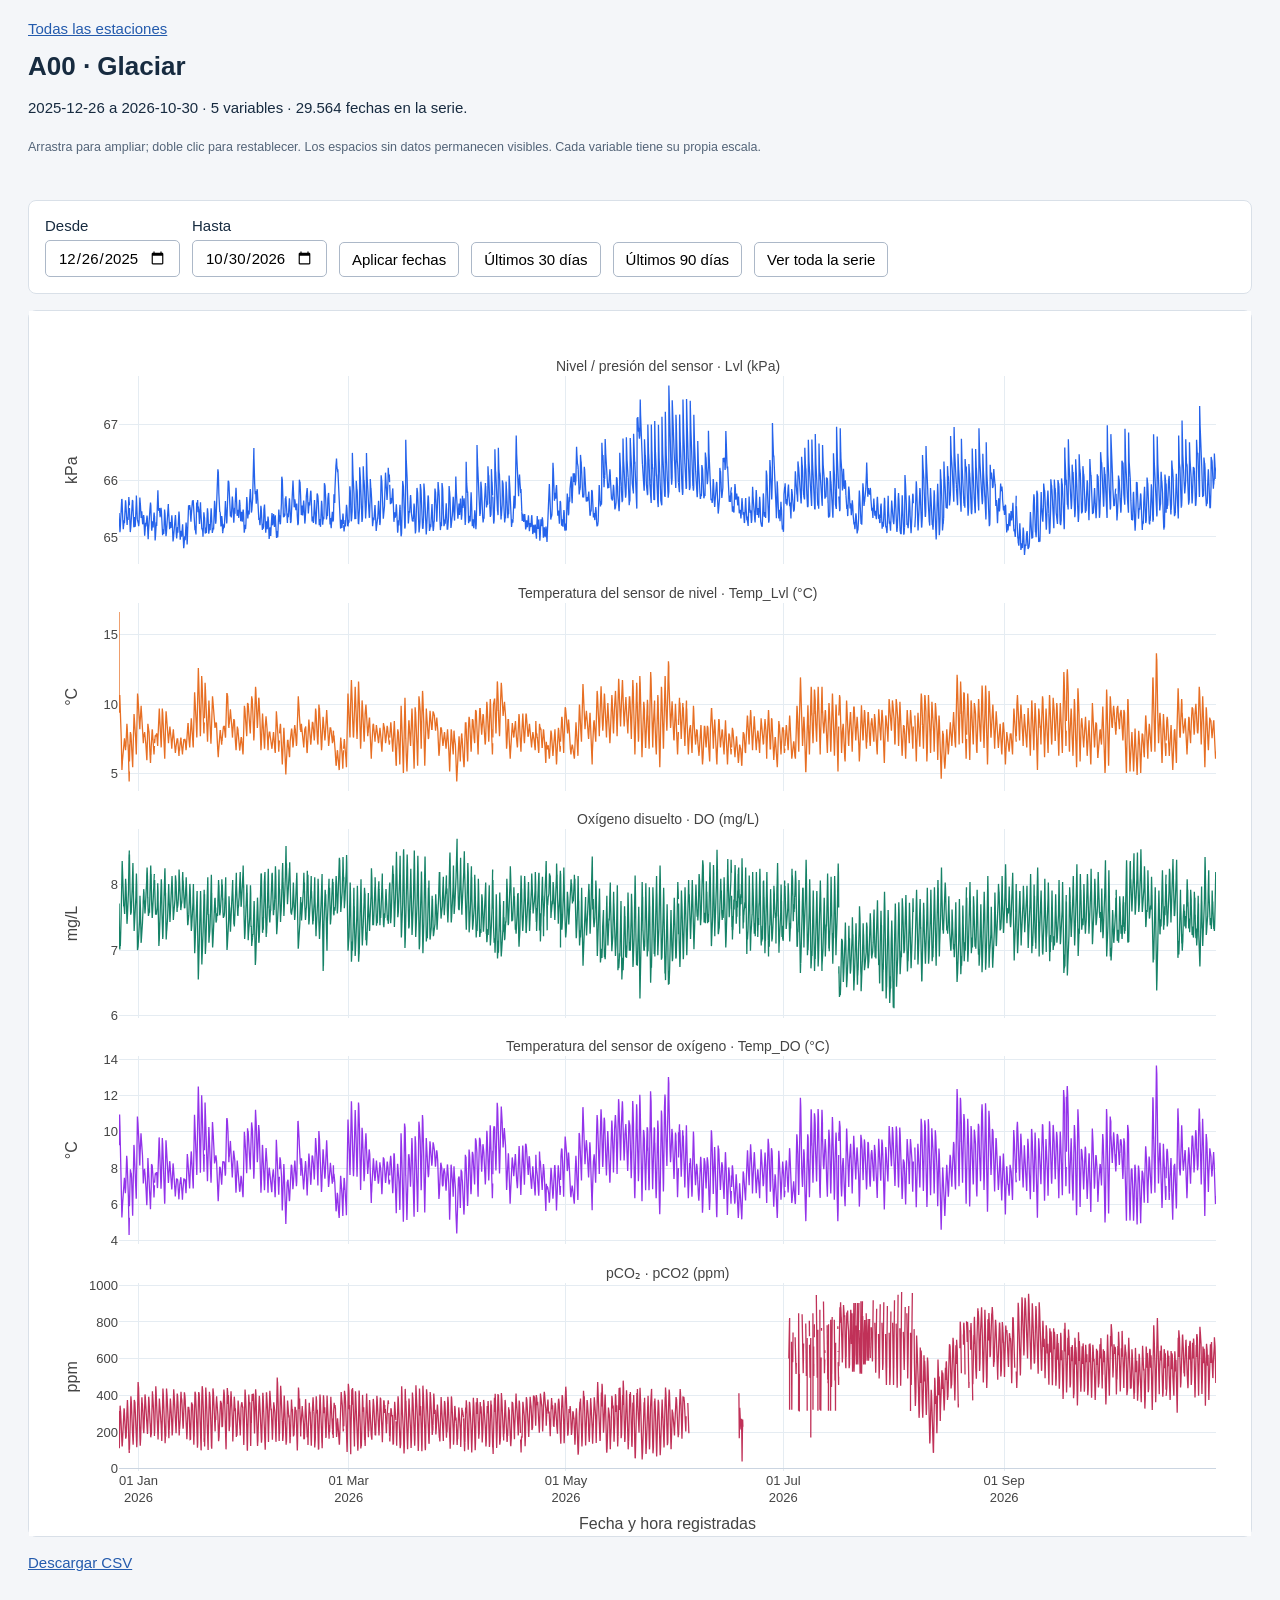
==== A00.html @ a8f53382 "Publicar series históricas FRES con visualización Plotly desde CSV" ====
<!doctype html><html lang="es"><head><meta charset="utf-8"><meta name="viewport" content="width=device-width,initial-scale=1"><title>A00 · Serie Histórica FRES</title><link rel="stylesheet" href="assets/styles.css"><script defer src="assets/plotly.min.js"></script><script type="module" src="assets/viewer.js"></script></head><body data-station="A00"><header><a href="index.html">Todas las estaciones</a><h1>A00 · Glaciar</h1><p id="status" role="status" aria-live="polite">Cargando los datos de la estación…</p><button id="retry" hidden>Reintentar</button><p><small>Arrastra para ampliar; doble clic para restablecer. Los espacios sin datos permanecen visibles. Cada variable tiene su propia escala.</small></p></header><main><div class="toolbar" hidden><label>Desde<input type="date" id="start"></label><label>Hasta<input type="date" id="end"></label><button id="apply">Aplicar fechas</button><button data-days="30">Últimos 30 días</button><button data-days="90">Últimos 90 días</button><button id="reset">Ver toda la serie</button></div><div class="plot" id="series" aria-label="Series de variables de A00"></div><p><a href="merged/A00_merged.csv" download>Descargar CSV</a></p></main><noscript>Activa JavaScript para visualizar las series.</noscript></body></html>
---- assets/styles.css ----
body{margin:0;color:#172b40;background:#f4f6f9;font:15px Arial,sans-serif}header,main{max-width:1500px;margin:auto;padding:20px 28px}header{padding-bottom:8px}a{color:#245bad}h1{font-size:26px;margin:14px 0 8px}p{line-height:1.5}.toolbar{display:flex;flex-wrap:wrap;gap:12px;align-items:end;background:white;padding:16px;border:1px solid #d9e0e8;border-radius:8px;position:sticky;top:0;z-index:20}[hidden]{display:none!important}label{display:grid;gap:6px}button,input{font:inherit;padding:8px 12px;border:1px solid #acb8c8;border-radius:5px;background:white}button{cursor:pointer}button:hover{background:#e8eef9}button:focus-visible,a:focus-visible{outline:3px solid #2563eb;outline-offset:3px}.plot{margin-top:16px;background:white;border:1px solid #d9e0e8;border-radius:8px;min-height:200px}small{color:#536478}.error{color:#a02020}.grid{display:grid;grid-template-columns:repeat(auto-fit,minmax(260px,1fr));gap:18px;margin-top:28px}.card{display:block;background:white;border:1px solid #d9e0e8;border-radius:10px;padding:22px;text-decoration:none;color:inherit}.card:hover{border-color:#2563eb}h2{font-size:19px;margin-top:0}.card span{color:#245bad}@media(max-width:600px){header,main{padding:16px 12px}h1{font-size:23px}.toolbar{position:static;gap:8px}.toolbar input{max-width:140px}}
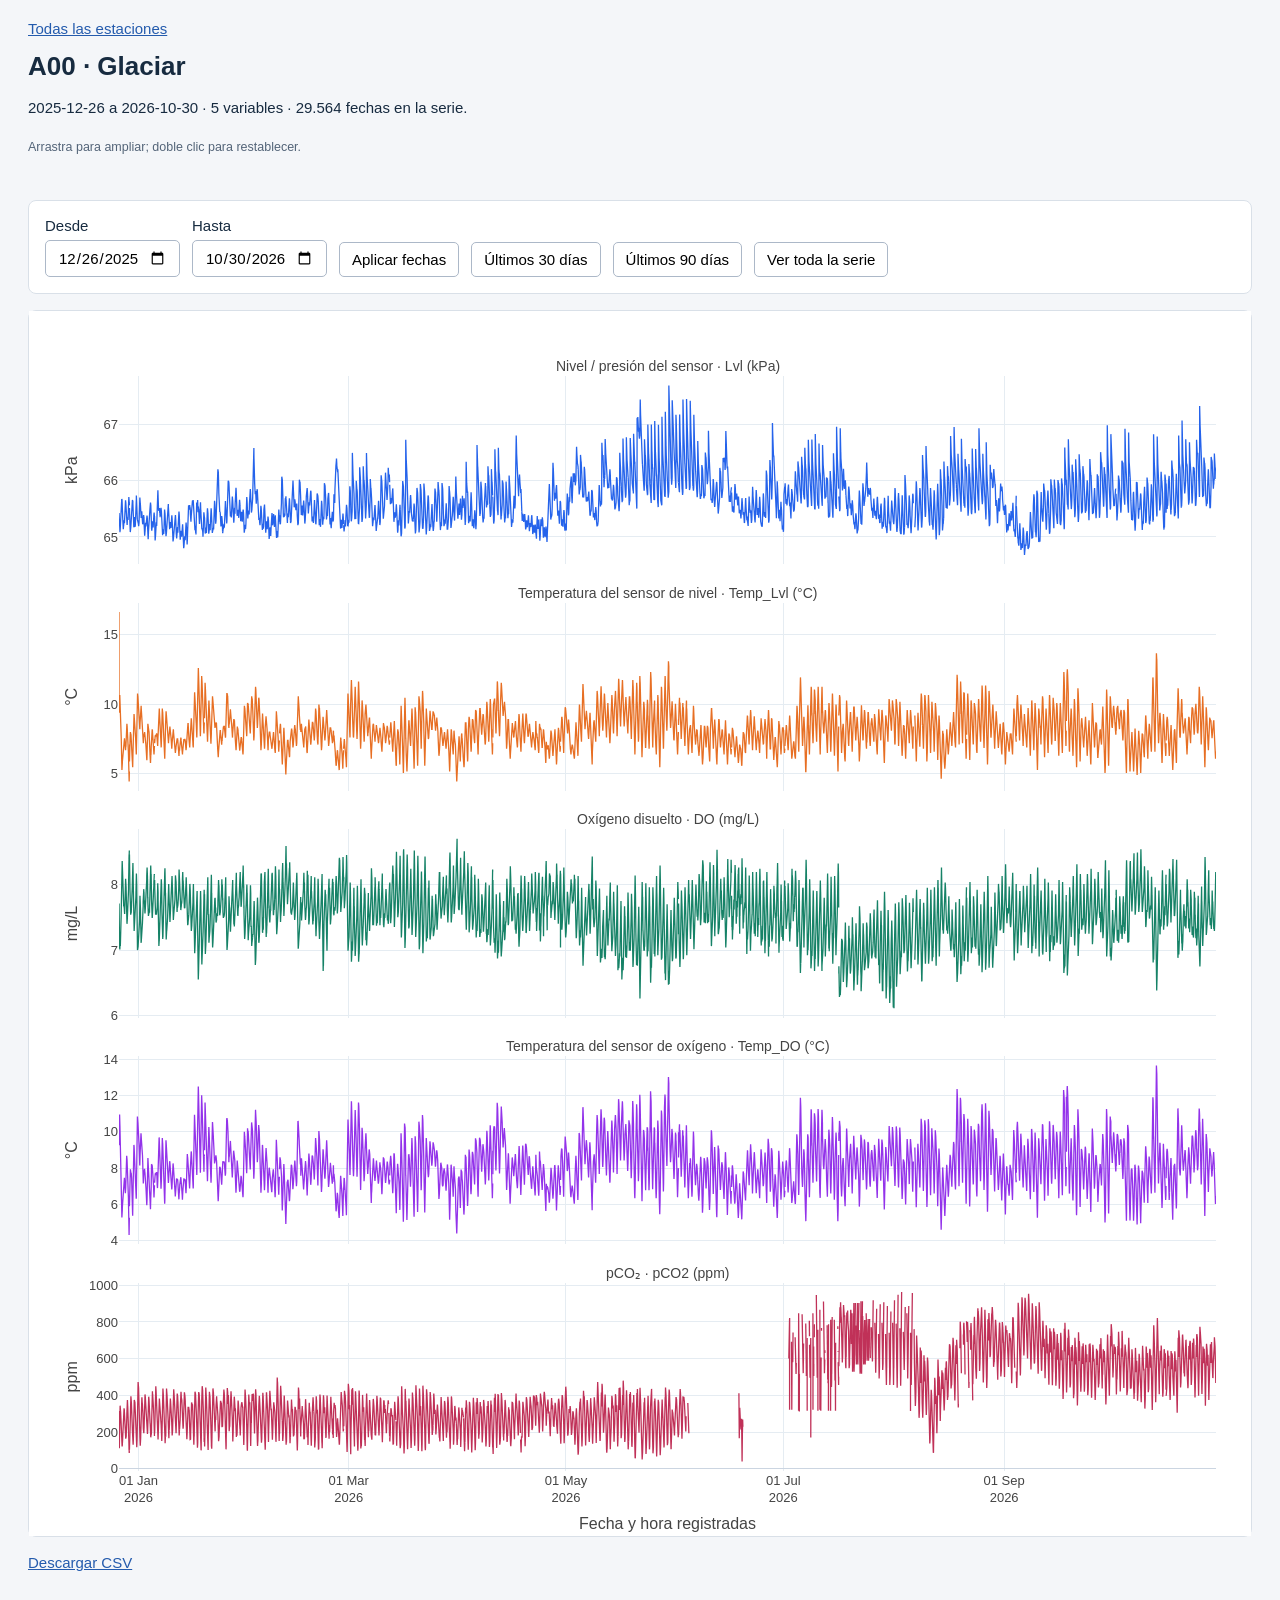
==== commit 04417671: "Retirar texto descriptivo innecesario de los gráficos" ====
--- a/A00.html
+++ b/A00.html
@@ -1 +1 @@
-<!doctype html><html lang="es"><head><meta charset="utf-8"><meta name="viewport" content="width=device-width,initial-scale=1"><title>A00 · Serie Histórica FRES</title><link rel="stylesheet" href="assets/styles.css"><script defer src="assets/plotly.min.js"></script><script type="module" src="assets/viewer.js"></script></head><body data-station="A00"><header><a href="index.html">Todas las estaciones</a><h1>A00 · Glaciar</h1><p id="status" role="status" aria-live="polite">Cargando los datos de la estación…</p><button id="retry" hidden>Reintentar</button><p><small>Arrastra para ampliar; doble clic para restablecer. Los espacios sin datos permanecen visibles. Cada variable tiene su propia escala.</small></p></header><main><div class="toolbar" hidden><label>Desde<input type="date" id="start"></label><label>Hasta<input type="date" id="end"></label><button id="apply">Aplicar fechas</button><button data-days="30">Últimos 30 días</button><button data-days="90">Últimos 90 días</button><button id="reset">Ver toda la serie</button></div><div class="plot" id="series" aria-label="Series de variables de A00"></div><p><a href="merged/A00_merged.csv" download>Descargar CSV</a></p></main><noscript>Activa JavaScript para visualizar las series.</noscript></body></html>+<!doctype html><html lang="es"><head><meta charset="utf-8"><meta name="viewport" content="width=device-width,initial-scale=1"><title>A00 · Serie Histórica FRES</title><link rel="stylesheet" href="assets/styles.css"><script defer src="assets/plotly.min.js"></script><script type="module" src="assets/viewer.js"></script></head><body data-station="A00"><header><a href="index.html">Todas las estaciones</a><h1>A00 · Glaciar</h1><p id="status" role="status" aria-live="polite">Cargando los datos de la estación…</p><button id="retry" hidden>Reintentar</button><p><small>Arrastra para ampliar; doble clic para restablecer.</small></p></header><main><div class="toolbar" hidden><label>Desde<input type="date" id="start"></label><label>Hasta<input type="date" id="end"></label><button id="apply">Aplicar fechas</button><button data-days="30">Últimos 30 días</button><button data-days="90">Últimos 90 días</button><button id="reset">Ver toda la serie</button></div><div class="plot" id="series" aria-label="Series de variables de A00"></div><p><a href="merged/A00_merged.csv" download>Descargar CSV</a></p></main><noscript>Activa JavaScript para visualizar las series.</noscript></body></html>
--- a/assets/styles.css
+++ b/assets/styles.css
@@ -1 +1,2 @@
 body{margin:0;color:#172b40;background:#f4f6f9;font:15px Arial,sans-serif}header,main{max-width:1500px;margin:auto;padding:20px 28px}header{padding-bottom:8px}a{color:#245bad}h1{font-size:26px;margin:14px 0 8px}p{line-height:1.5}.toolbar{display:flex;flex-wrap:wrap;gap:12px;align-items:end;background:white;padding:16px;border:1px solid #d9e0e8;border-radius:8px;position:sticky;top:0;z-index:20}[hidden]{display:none!important}label{display:grid;gap:6px}button,input{font:inherit;padding:8px 12px;border:1px solid #acb8c8;border-radius:5px;background:white}button{cursor:pointer}button:hover{background:#e8eef9}button:focus-visible,a:focus-visible{outline:3px solid #2563eb;outline-offset:3px}.plot{margin-top:16px;background:white;border:1px solid #d9e0e8;border-radius:8px;min-height:200px}small{color:#536478}.error{color:#a02020}.grid{display:grid;grid-template-columns:repeat(auto-fit,minmax(260px,1fr));gap:18px;margin-top:28px}.card{display:block;background:white;border:1px solid #d9e0e8;border-radius:10px;padding:22px;text-decoration:none;color:inherit}.card:hover{border-color:#2563eb}h2{font-size:19px;margin-top:0}.card span{color:#245bad}@media(max-width:600px){header,main{padding:16px 12px}h1{font-size:23px}.toolbar{position:static;gap:8px}.toolbar input{max-width:140px}}
+.card{display:flex;flex-direction:column}.card h2{min-height:46px}.card-details{margin:2px 0 18px}.card-details p{margin:6px 0}.period{color:#536478;font-size:14px}.counts{color:#172b40}.card>span{margin-top:auto}
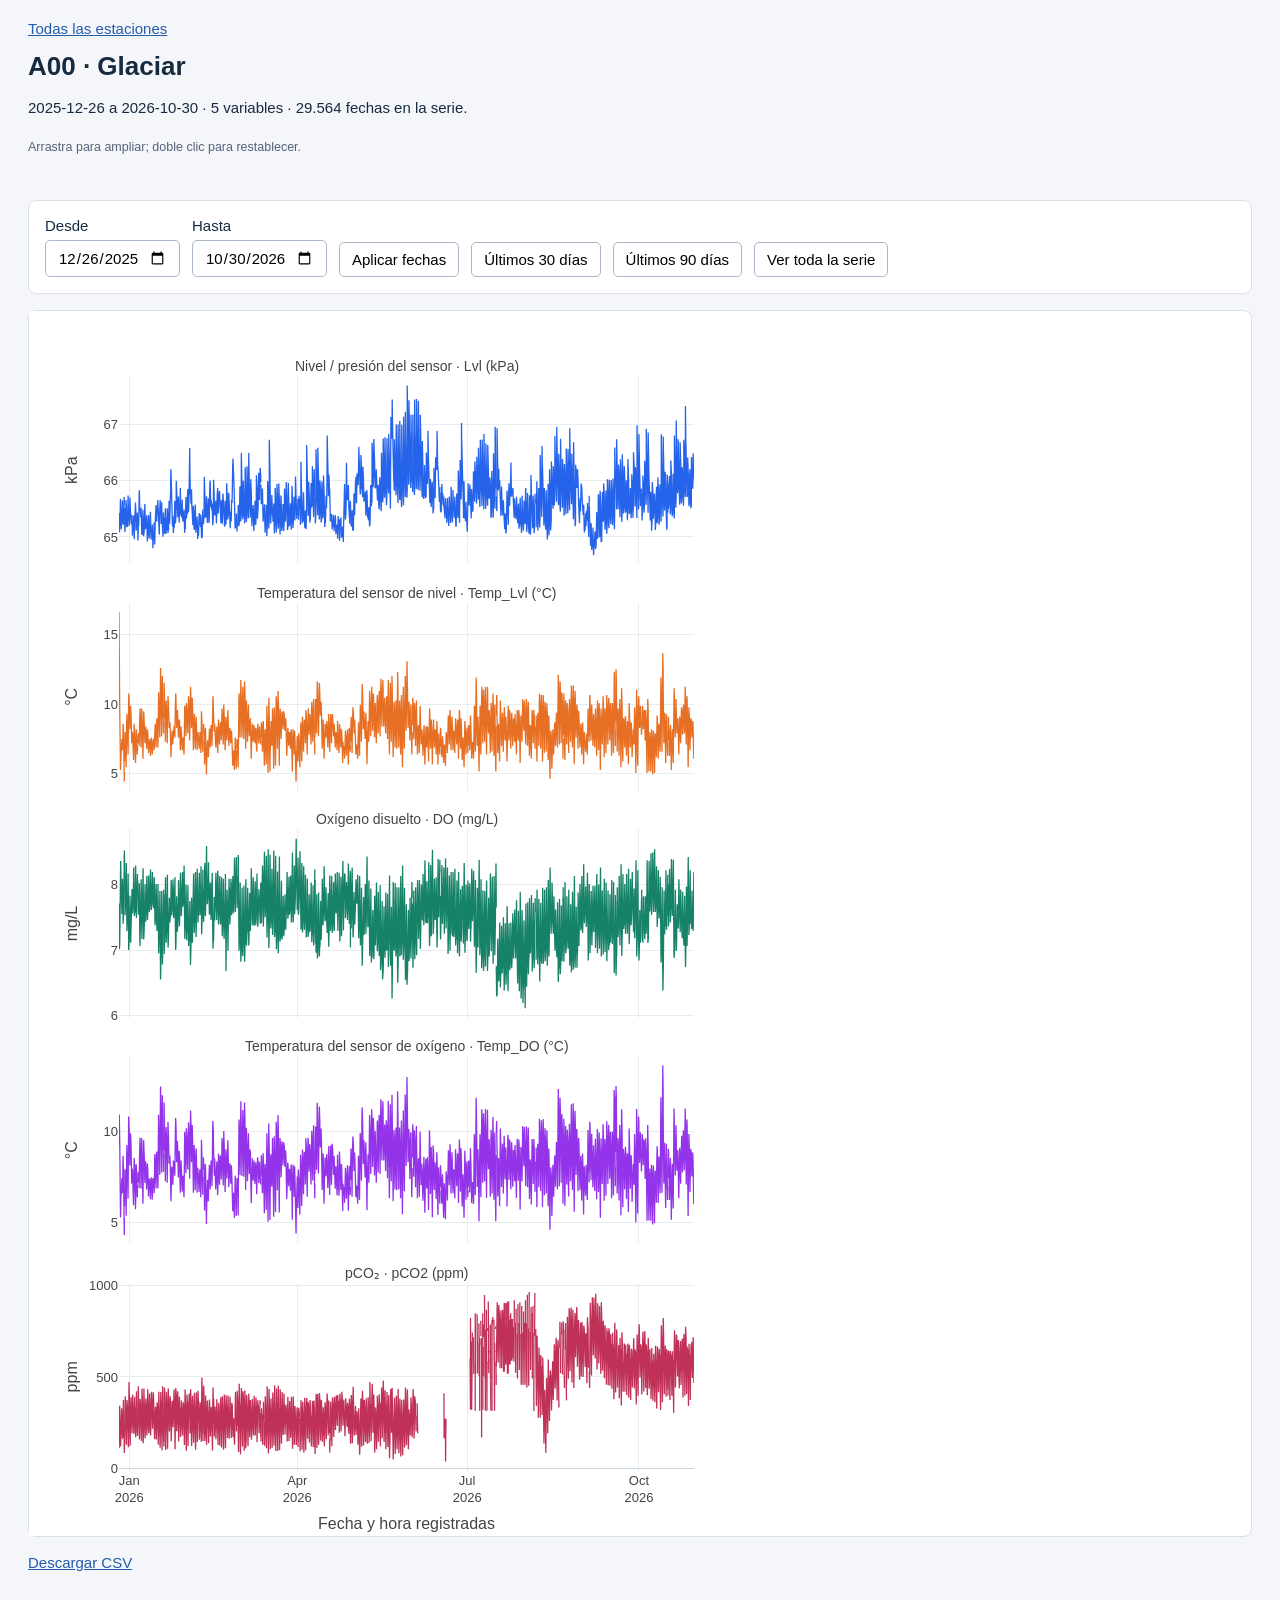
==== commit 35b9c0fe: "Evitar colapso de paneles al ampliar y mantener altura al cambiar ancho" ====
--- a/A00.html
+++ b/A00.html
@@ -1 +1 @@
-<!doctype html><html lang="es"><head><meta charset="utf-8"><meta name="viewport" content="width=device-width,initial-scale=1"><title>A00 · Serie Histórica FRES</title><link rel="stylesheet" href="assets/styles.css"><script defer src="assets/plotly.min.js"></script><script type="module" src="assets/viewer.js"></script></head><body data-station="A00"><header><a href="index.html">Todas las estaciones</a><h1>A00 · Glaciar</h1><p id="status" role="status" aria-live="polite">Cargando los datos de la estación…</p><button id="retry" hidden>Reintentar</button><p><small>Arrastra para ampliar; doble clic para restablecer.</small></p></header><main><div class="toolbar" hidden><label>Desde<input type="date" id="start"></label><label>Hasta<input type="date" id="end"></label><button id="apply">Aplicar fechas</button><button data-days="30">Últimos 30 días</button><button data-days="90">Últimos 90 días</button><button id="reset">Ver toda la serie</button></div><div class="plot" id="series" aria-label="Series de variables de A00"></div><p><a href="merged/A00_merged.csv" download>Descargar CSV</a></p></main><noscript>Activa JavaScript para visualizar las series.</noscript></body></html>+<!doctype html><html lang="es"><head><meta charset="utf-8"><meta name="viewport" content="width=device-width,initial-scale=1"><title>A00 · Serie Histórica FRES</title><link rel="stylesheet" href="assets/styles.css"><script defer src="assets/plotly.min.js"></script><script type="module" src="assets/viewer.js?v=zoom-height-1"></script></head><body data-station="A00"><header><a href="index.html">Todas las estaciones</a><h1>A00 · Glaciar</h1><p id="status" role="status" aria-live="polite">Cargando los datos de la estación…</p><button id="retry" hidden>Reintentar</button><p><small>Arrastra para ampliar; doble clic para restablecer.</small></p></header><main><div class="toolbar" hidden><label>Desde<input type="date" id="start"></label><label>Hasta<input type="date" id="end"></label><button id="apply">Aplicar fechas</button><button data-days="30">Últimos 30 días</button><button data-days="90">Últimos 90 días</button><button id="reset">Ver toda la serie</button></div><div class="plot" id="series" aria-label="Series de variables de A00"></div><p><a href="merged/A00_merged.csv" download>Descargar CSV</a></p></main><noscript>Activa JavaScript para visualizar las series.</noscript></body></html>
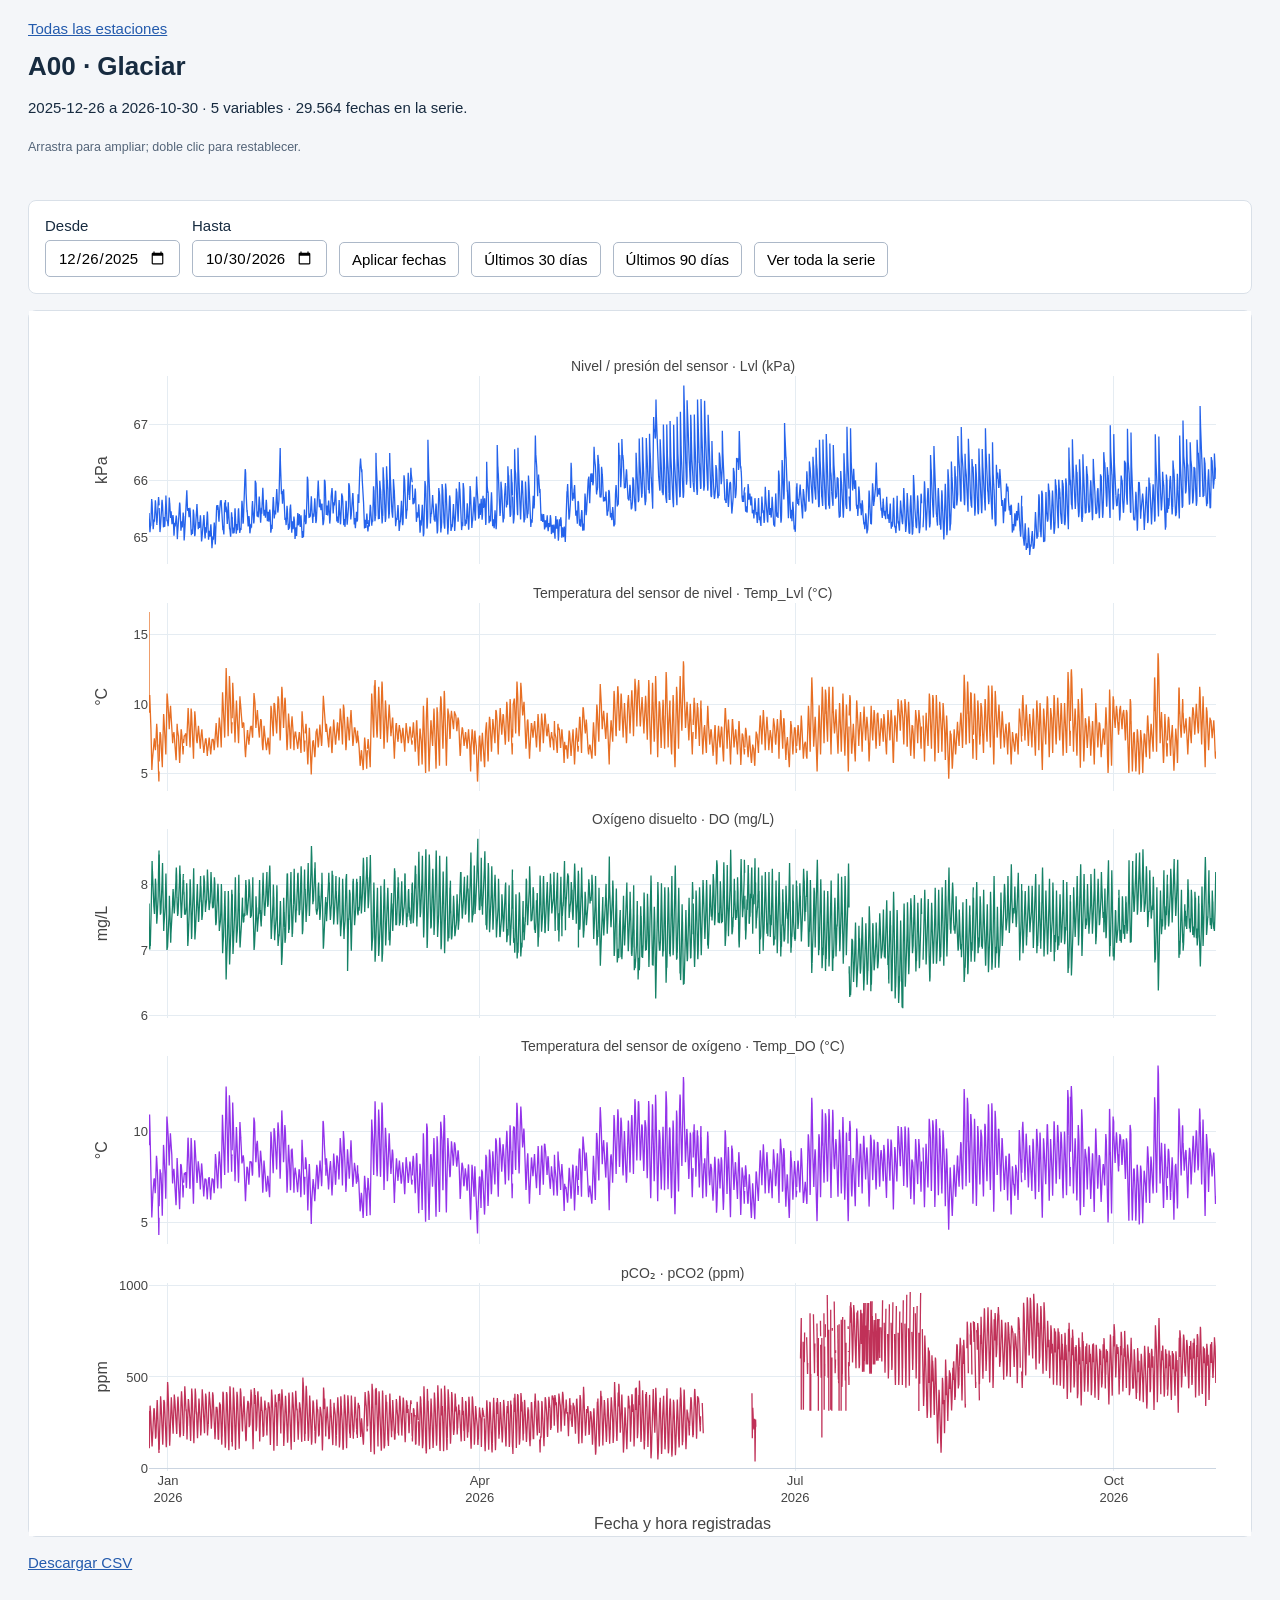
==== commit fb48b5fb: "Conservar precisión de etiquetas numéricas durante el zoom profundo" ====
--- a/A00.html
+++ b/A00.html
@@ -1 +1 @@
-<!doctype html><html lang="es"><head><meta charset="utf-8"><meta name="viewport" content="width=device-width,initial-scale=1"><title>A00 · Serie Histórica FRES</title><link rel="stylesheet" href="assets/styles.css"><script defer src="assets/plotly.min.js"></script><script type="module" src="assets/viewer.js?v=zoom-height-1"></script></head><body data-station="A00"><header><a href="index.html">Todas las estaciones</a><h1>A00 · Glaciar</h1><p id="status" role="status" aria-live="polite">Cargando los datos de la estación…</p><button id="retry" hidden>Reintentar</button><p><small>Arrastra para ampliar; doble clic para restablecer.</small></p></header><main><div class="toolbar" hidden><label>Desde<input type="date" id="start"></label><label>Hasta<input type="date" id="end"></label><button id="apply">Aplicar fechas</button><button data-days="30">Últimos 30 días</button><button data-days="90">Últimos 90 días</button><button id="reset">Ver toda la serie</button></div><div class="plot" id="series" aria-label="Series de variables de A00"></div><p><a href="merged/A00_merged.csv" download>Descargar CSV</a></p></main><noscript>Activa JavaScript para visualizar las series.</noscript></body></html>+<!doctype html><html lang="es"><head><meta charset="utf-8"><meta name="viewport" content="width=device-width,initial-scale=1"><title>A00 · Serie Histórica FRES</title><link rel="stylesheet" href="assets/styles.css"><script defer src="assets/plotly.min.js"></script><script type="module" src="assets/viewer.js?v=zoom-height-2"></script></head><body data-station="A00"><header><a href="index.html">Todas las estaciones</a><h1>A00 · Glaciar</h1><p id="status" role="status" aria-live="polite">Cargando los datos de la estación…</p><button id="retry" hidden>Reintentar</button><p><small>Arrastra para ampliar; doble clic para restablecer.</small></p></header><main><div class="toolbar" hidden><label>Desde<input type="date" id="start"></label><label>Hasta<input type="date" id="end"></label><button id="apply">Aplicar fechas</button><button data-days="30">Últimos 30 días</button><button data-days="90">Últimos 90 días</button><button id="reset">Ver toda la serie</button></div><div class="plot" id="series" aria-label="Series de variables de A00"></div><p><a href="merged/A00_merged.csv" download>Descargar CSV</a></p></main><noscript>Activa JavaScript para visualizar las series.</noscript></body></html>
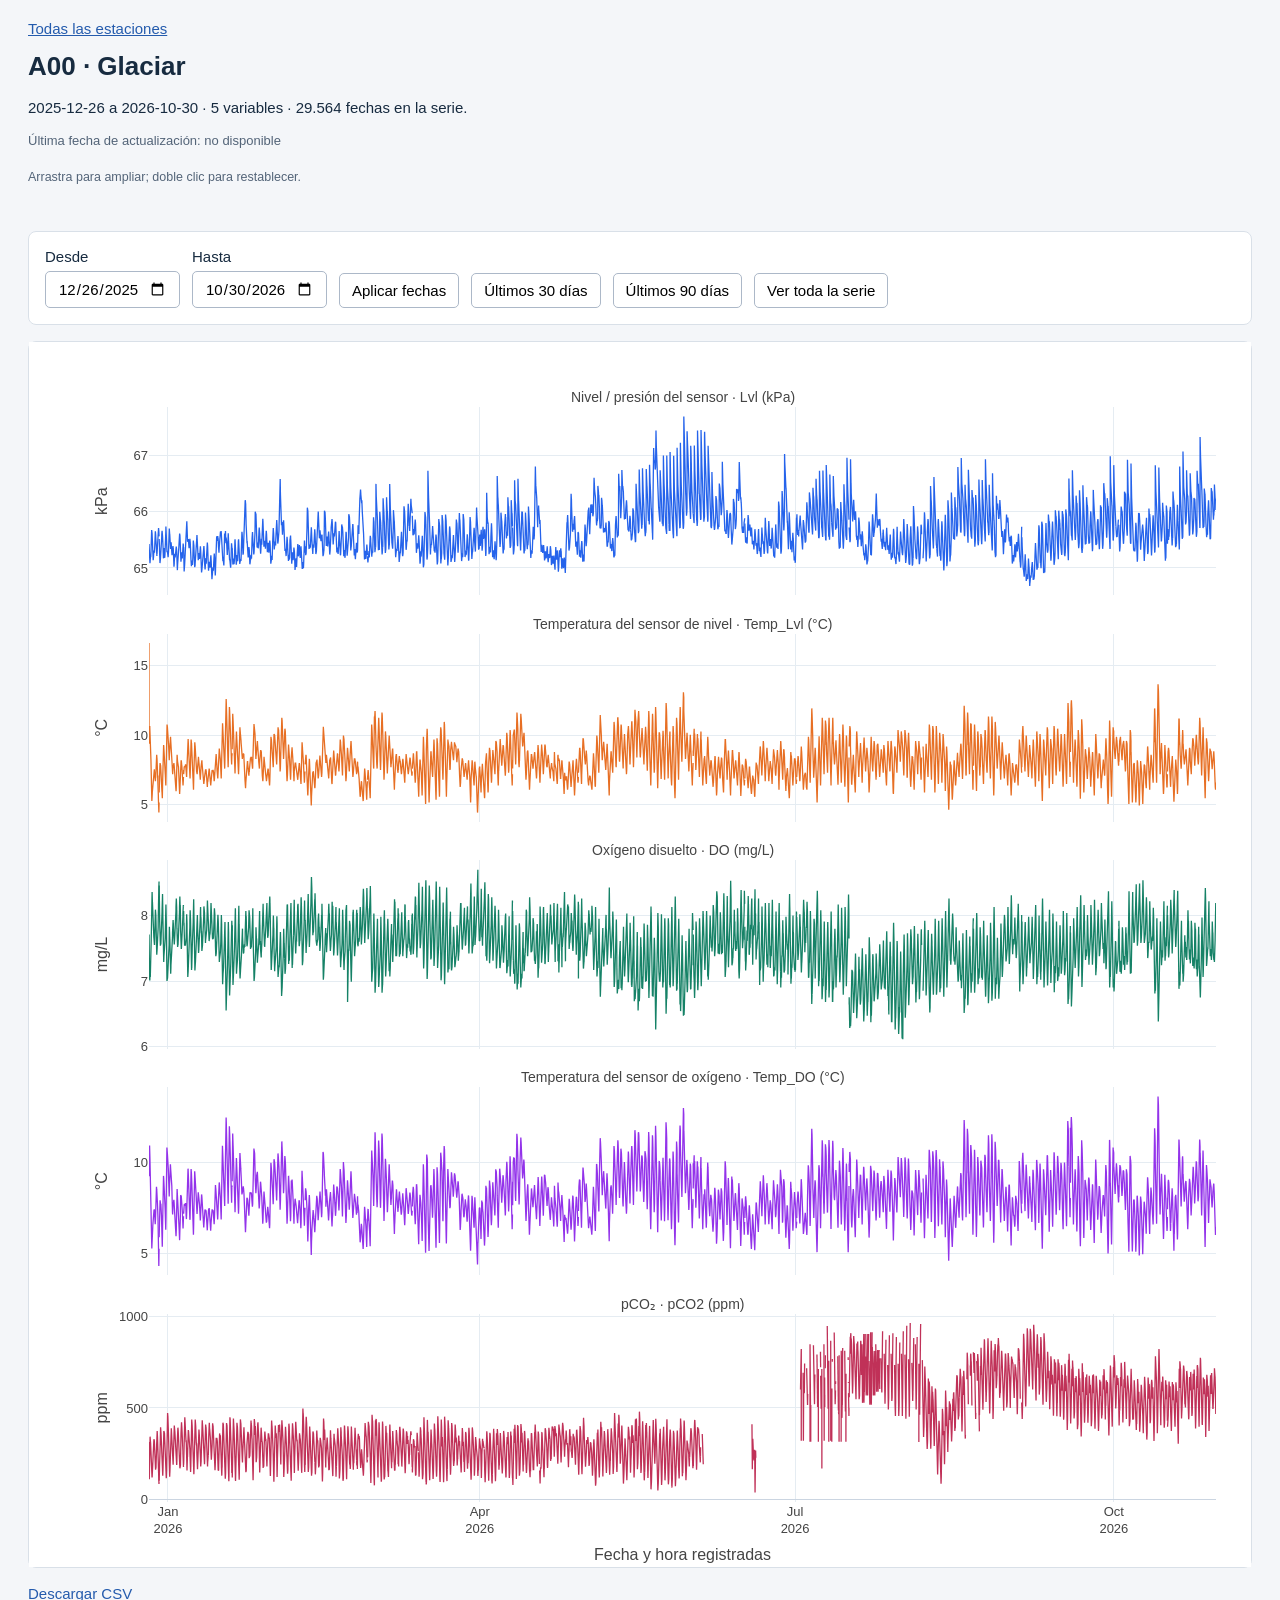
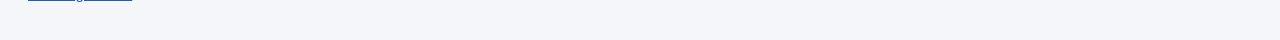
==== commit 29416989: "Mostrar fecha y hora del último cambio de cada CSV en sus gráficos" ====
--- a/A00.html
+++ b/A00.html
@@ -1 +1 @@
-<!doctype html><html lang="es"><head><meta charset="utf-8"><meta name="viewport" content="width=device-width,initial-scale=1"><title>A00 · Serie Histórica FRES</title><link rel="stylesheet" href="assets/styles.css"><script defer src="assets/plotly.min.js"></script><script type="module" src="assets/viewer.js?v=zoom-height-2"></script></head><body data-station="A00"><header><a href="index.html">Todas las estaciones</a><h1>A00 · Glaciar</h1><p id="status" role="status" aria-live="polite">Cargando los datos de la estación…</p><button id="retry" hidden>Reintentar</button><p><small>Arrastra para ampliar; doble clic para restablecer.</small></p></header><main><div class="toolbar" hidden><label>Desde<input type="date" id="start"></label><label>Hasta<input type="date" id="end"></label><button id="apply">Aplicar fechas</button><button data-days="30">Últimos 30 días</button><button data-days="90">Últimos 90 días</button><button id="reset">Ver toda la serie</button></div><div class="plot" id="series" aria-label="Series de variables de A00"></div><p><a href="merged/A00_merged.csv" download>Descargar CSV</a></p></main><noscript>Activa JavaScript para visualizar las series.</noscript></body></html>+<!doctype html><html lang="es"><head><meta charset="utf-8"><meta name="viewport" content="width=device-width,initial-scale=1"><title>A00 · Serie Histórica FRES</title><link rel="stylesheet" href="assets/styles.css?v=updated-at-1"><script defer src="assets/plotly.min.js"></script><script type="module" src="assets/viewer.js?v=updated-at-1"></script></head><body data-station="A00"><header><a href="index.html">Todas las estaciones</a><h1>A00 · Glaciar</h1><p id="status" role="status" aria-live="polite">Cargando los datos de la estación…</p><p class="updated-at" id="updated-at" aria-live="polite">Última fecha de actualización: consultando…</p><button id="retry" hidden>Reintentar</button><p><small>Arrastra para ampliar; doble clic para restablecer.</small></p></header><main><div class="toolbar" hidden><label>Desde<input type="date" id="start"></label><label>Hasta<input type="date" id="end"></label><button id="apply">Aplicar fechas</button><button data-days="30">Últimos 30 días</button><button data-days="90">Últimos 90 días</button><button id="reset">Ver toda la serie</button></div><div class="plot" id="series" aria-label="Series de variables de A00"></div><p><a href="merged/A00_merged.csv" download>Descargar CSV</a></p></main><noscript>Activa JavaScript para visualizar las series.</noscript></body></html>
--- a/assets/styles.css
+++ b/assets/styles.css
@@ -1,2 +1,3 @@
 body{margin:0;color:#172b40;background:#f4f6f9;font:15px Arial,sans-serif}header,main{max-width:1500px;margin:auto;padding:20px 28px}header{padding-bottom:8px}a{color:#245bad}h1{font-size:26px;margin:14px 0 8px}p{line-height:1.5}.toolbar{display:flex;flex-wrap:wrap;gap:12px;align-items:end;background:white;padding:16px;border:1px solid #d9e0e8;border-radius:8px;position:sticky;top:0;z-index:20}[hidden]{display:none!important}label{display:grid;gap:6px}button,input{font:inherit;padding:8px 12px;border:1px solid #acb8c8;border-radius:5px;background:white}button{cursor:pointer}button:hover{background:#e8eef9}button:focus-visible,a:focus-visible{outline:3px solid #2563eb;outline-offset:3px}.plot{margin-top:16px;background:white;border:1px solid #d9e0e8;border-radius:8px;min-height:200px}small{color:#536478}.error{color:#a02020}.grid{display:grid;grid-template-columns:repeat(auto-fit,minmax(260px,1fr));gap:18px;margin-top:28px}.card{display:block;background:white;border:1px solid #d9e0e8;border-radius:10px;padding:22px;text-decoration:none;color:inherit}.card:hover{border-color:#2563eb}h2{font-size:19px;margin-top:0}.card span{color:#245bad}@media(max-width:600px){header,main{padding:16px 12px}h1{font-size:23px}.toolbar{position:static;gap:8px}.toolbar input{max-width:140px}}
 .card{display:flex;flex-direction:column}.card h2{min-height:46px}.card-details{margin:2px 0 18px}.card-details p{margin:6px 0}.period{color:#536478;font-size:14px}.counts{color:#172b40}.card>span{margin-top:auto}
+.updated-at{font-size:13px;color:#536478;margin-top:-4px;line-height:1.5}
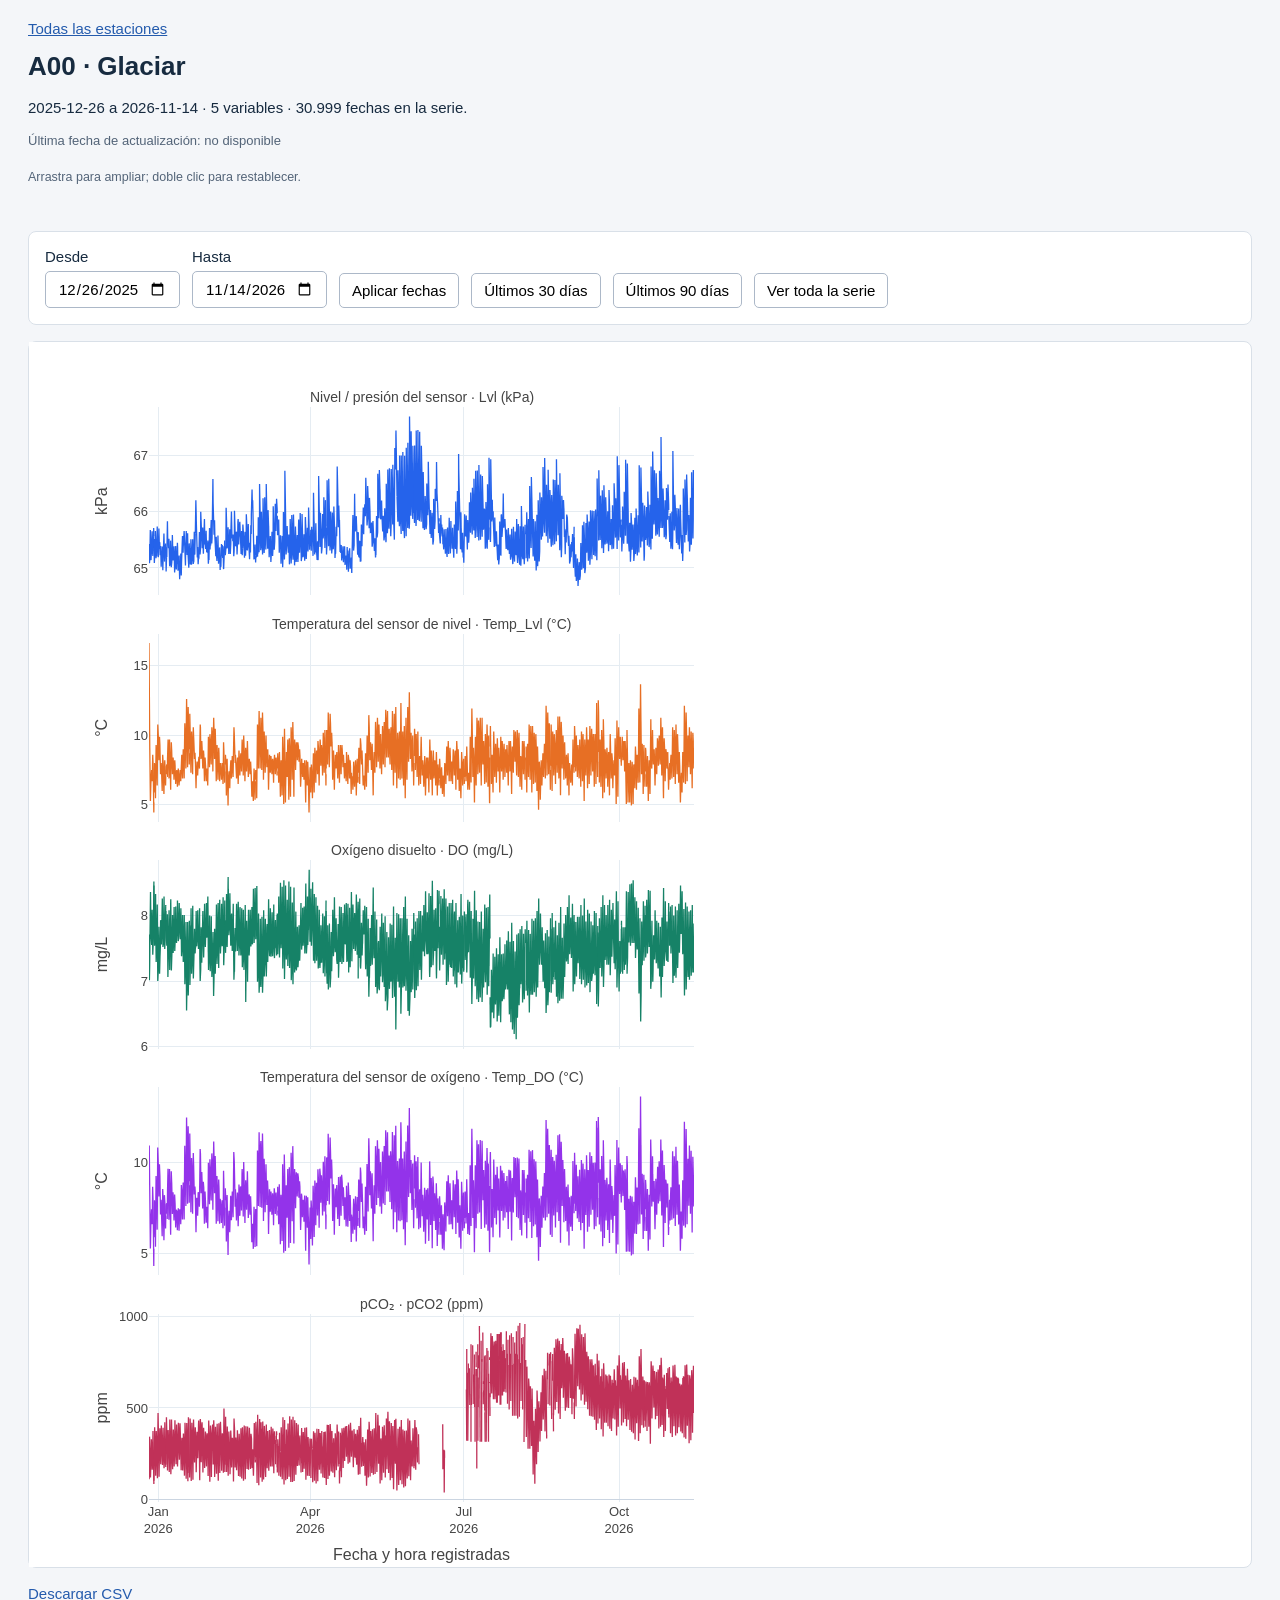
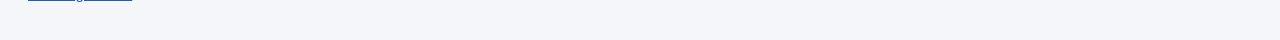
==== commit 6354c00f: "Preparar J05 H5010 con estado sin información y publicación automática" ====
--- a/A00.html
+++ b/A00.html
@@ -1 +1 @@
-<!doctype html><html lang="es"><head><meta charset="utf-8"><meta name="viewport" content="width=device-width,initial-scale=1"><title>A00 · Serie Histórica FRES</title><link rel="stylesheet" href="assets/styles.css?v=updated-at-1"><script defer src="assets/plotly.min.js"></script><script type="module" src="assets/viewer.js?v=updated-at-1"></script></head><body data-station="A00"><header><a href="index.html">Todas las estaciones</a><h1>A00 · Glaciar</h1><p id="status" role="status" aria-live="polite">Cargando los datos de la estación…</p><p class="updated-at" id="updated-at" aria-live="polite">Última fecha de actualización: consultando…</p><button id="retry" hidden>Reintentar</button><p><small>Arrastra para ampliar; doble clic para restablecer.</small></p></header><main><div class="toolbar" hidden><label>Desde<input type="date" id="start"></label><label>Hasta<input type="date" id="end"></label><button id="apply">Aplicar fechas</button><button data-days="30">Últimos 30 días</button><button data-days="90">Últimos 90 días</button><button id="reset">Ver toda la serie</button></div><div class="plot" id="series" aria-label="Series de variables de A00"></div><p><a href="merged/A00_merged.csv" download>Descargar CSV</a></p></main><noscript>Activa JavaScript para visualizar las series.</noscript></body></html>+<!doctype html><html lang="es"><head><meta charset="utf-8"><meta name="viewport" content="width=device-width,initial-scale=1"><title>A00 · Serie Histórica FRES</title><link rel="stylesheet" href="assets/styles.css?v=updated-at-1"><script defer src="assets/plotly.min.js"></script><script type="module" src="assets/viewer.js?v=j05-1"></script></head><body data-station="A00"><header><a href="index.html">Todas las estaciones</a><h1>A00 · Glaciar</h1><p id="status" role="status" aria-live="polite">Cargando los datos de la estación…</p><p class="updated-at" id="updated-at" aria-live="polite">Última fecha de actualización: consultando…</p><button id="retry" hidden>Reintentar</button><p><small>Arrastra para ampliar; doble clic para restablecer.</small></p></header><main><div class="toolbar" hidden><label>Desde<input type="date" id="start"></label><label>Hasta<input type="date" id="end"></label><button id="apply">Aplicar fechas</button><button data-days="30">Últimos 30 días</button><button data-days="90">Últimos 90 días</button><button id="reset">Ver toda la serie</button></div><div class="plot" id="series" aria-label="Series de variables de A00"></div><p><a href="merged/A00_merged.csv" download>Descargar CSV</a></p></main><noscript>Activa JavaScript para visualizar las series.</noscript></body></html>
